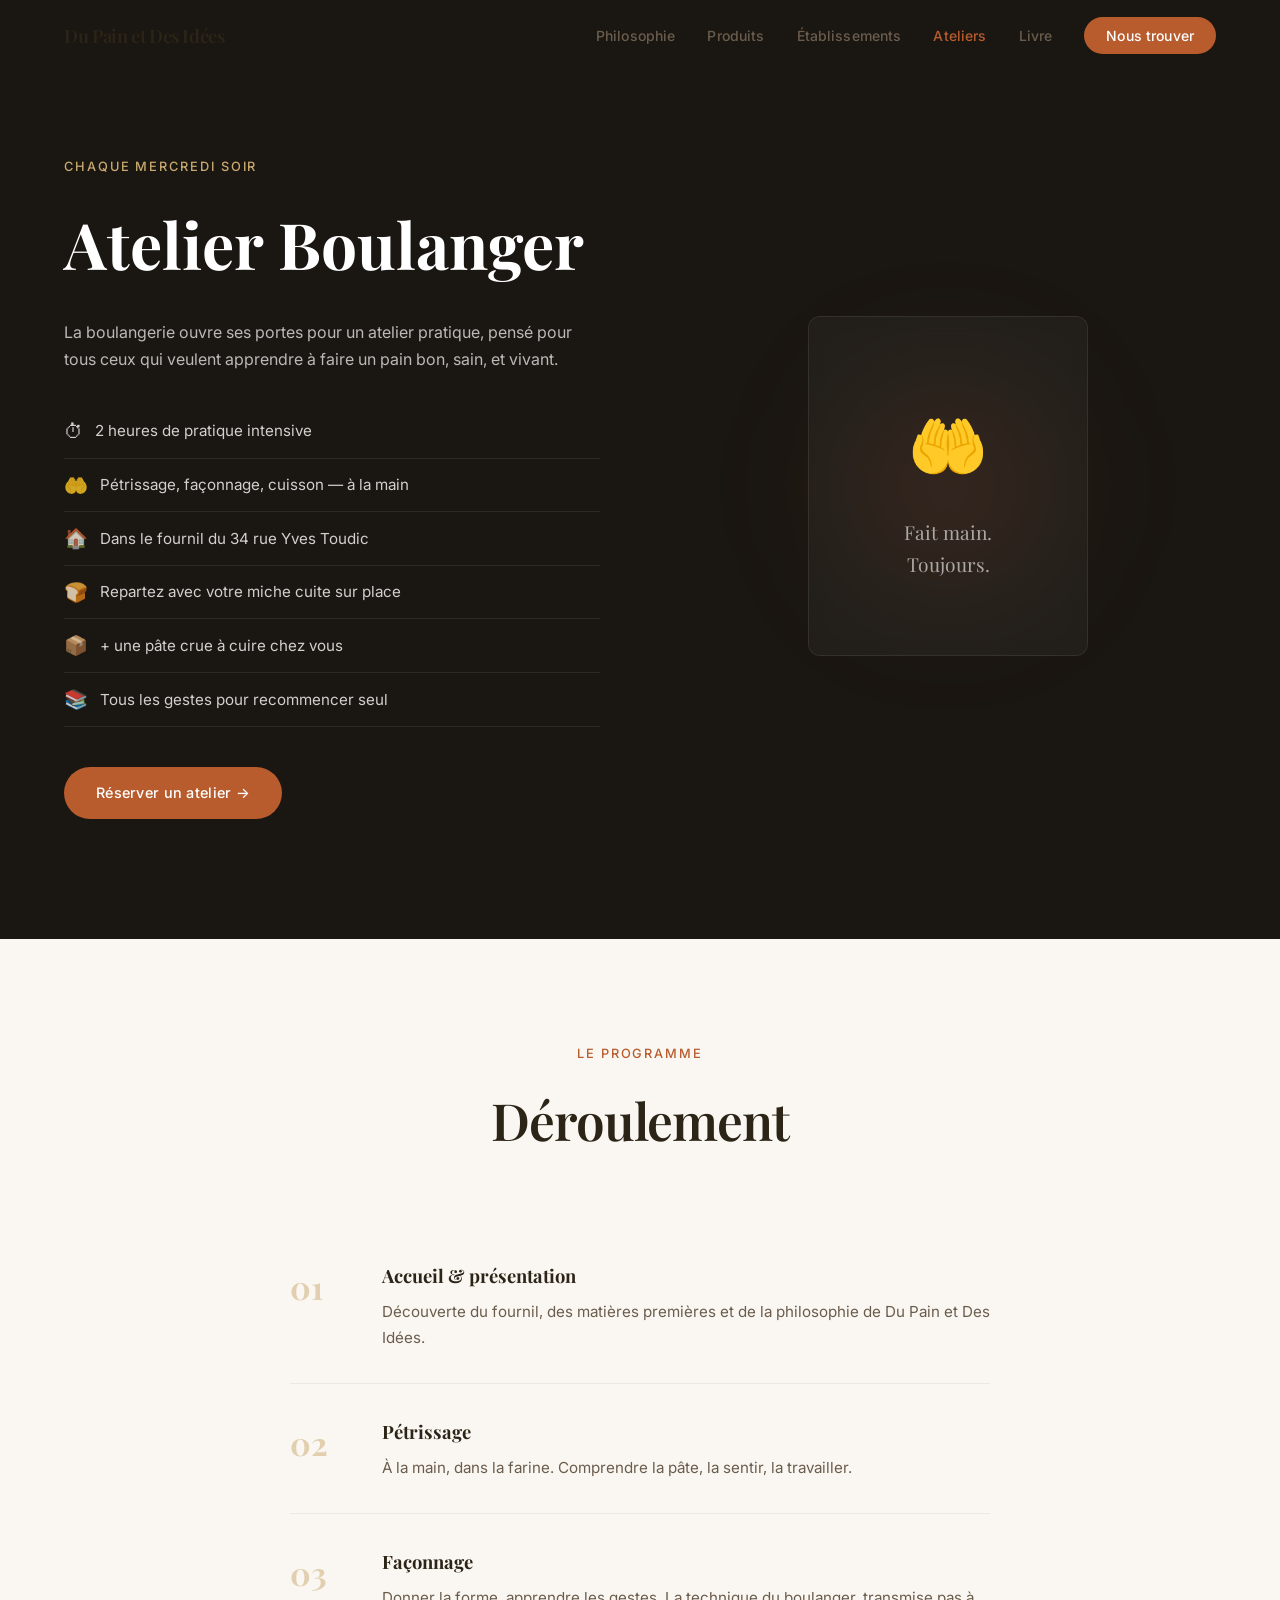
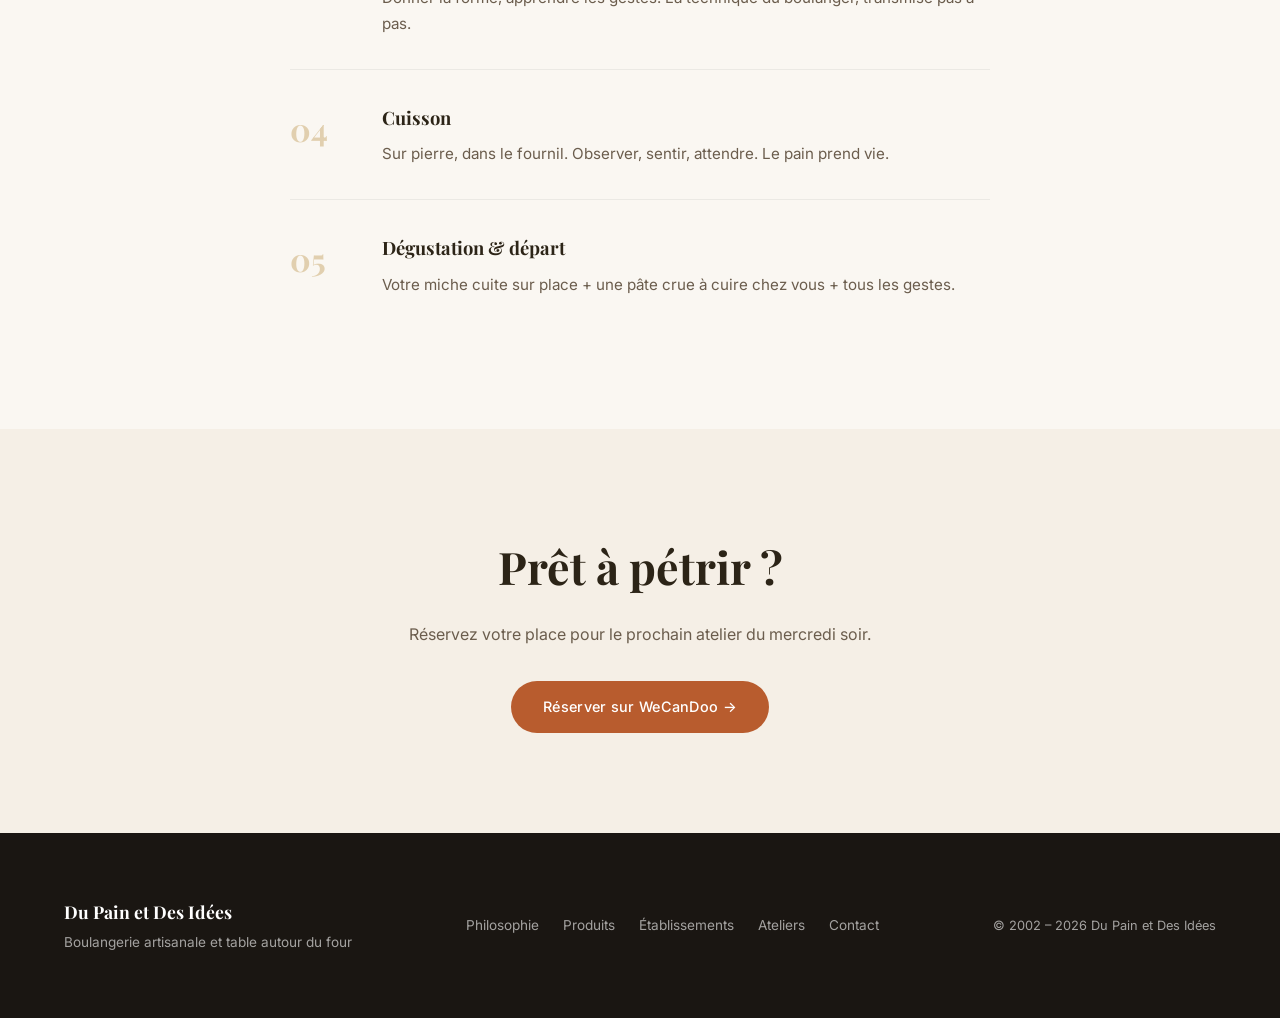
==== atelier.html @ f95485e4 "feat: split into multi-page site - index.html (Home — Hero, Intro, Quote, CTA cards) - philosophie.h" ====
<!DOCTYPE html>
<html lang="fr">
<head>
  <meta charset="UTF-8">
  <meta name="viewport" content="width=device-width, initial-scale=1.0">
  <title>Ateliers — Du Pain et Des Idées</title>
  <meta name="description" content="Atelier boulanger chaque mercredi soir au 34 rue Yves Toudic, Paris 10e. Apprenez à faire du pain à la main avec Christophe Vasseur.">
  <link rel="preconnect" href="https://fonts.googleapis.com">
  <link rel="preconnect" href="https://fonts.gstatic.com" crossorigin>
  <link href="https://fonts.googleapis.com/css2?family=Playfair+Display:ital,wght@0,400;0,600;0,700;1,400&family=Inter:wght@300;400;500;600&display=swap" rel="stylesheet">
  <link rel="stylesheet" href="css/style.css">
</head>
<body>

  <div class="loader" id="loader">
    <div class="loader-inner"><div class="loader-wheat">🌾</div><p>Du Pain et Des Idées</p></div>
  </div>

  <nav class="nav scrolled" id="nav">
    <div class="nav-inner">
      <a href="index.html" class="nav-logo">Du Pain et Des Idées</a>
      <button class="nav-toggle" id="navToggle" aria-label="Menu"><span></span><span></span><span></span></button>
      <ul class="nav-links" id="navLinks">
        <li><a href="philosophie.html">Philosophie</a></li>
        <li><a href="produits.html">Produits</a></li>
        <li><a href="etablissements.html">Établissements</a></li>
        <li><a href="atelier.html" class="active">Ateliers</a></li>
        <li><a href="livre.html">Livre</a></li>
        <li><a href="contact.html" class="nav-cta">Nous trouver</a></li>
      </ul>
    </div>
  </nav>

  <!-- Hero Atelier -->
  <section class="atelier-hero">
    <div class="container">
      <div class="atelier-grid">
        <div class="atelier-text reveal-left">
          <span class="section-tag" style="color:var(--c-gold)">Chaque mercredi soir</span>
          <h1>Atelier Boulanger</h1>
          <p>La boulangerie ouvre ses portes pour un atelier pratique, pensé pour tous ceux qui veulent apprendre à faire un pain bon, sain, et vivant.</p>
          <ul class="atelier-features">
            <li><span>⏱</span> 2 heures de pratique intensive</li>
            <li><span>🤲</span> Pétrissage, façonnage, cuisson — à la main</li>
            <li><span>🏠</span> Dans le fournil du 34 rue Yves Toudic</li>
            <li><span>🍞</span> Repartez avec votre miche cuite sur place</li>
            <li><span>📦</span> + une pâte crue à cuire chez vous</li>
            <li><span>📚</span> Tous les gestes pour recommencer seul</li>
          </ul>
          <a href="https://wecandoo.fr/atelier/paris-christophe-pain-boulanger" class="btn btn-primary" target="_blank" rel="noopener">Réserver un atelier →</a>
        </div>
        <div class="atelier-visual reveal-right">
          <div class="atelier-glow"></div>
          <div class="atelier-img-placeholder">
            <span>🤲</span>
            <p>Fait main.<br>Toujours.</p>
          </div>
        </div>
      </div>
    </div>
  </section>

  <!-- Déroulement -->
  <section class="page-section">
    <div class="container">
      <div class="section-header reveal">
        <span class="section-tag">Le programme</span>
        <h2>Déroulement</h2>
      </div>
      <div class="timeline">
        <div class="timeline-item reveal-left">
          <div class="timeline-marker">01</div>
          <div class="timeline-content">
            <h3>Accueil & présentation</h3>
            <p>Découverte du fournil, des matières premières et de la philosophie de Du Pain et Des Idées.</p>
          </div>
        </div>
        <div class="timeline-item reveal-right">
          <div class="timeline-marker">02</div>
          <div class="timeline-content">
            <h3>Pétrissage</h3>
            <p>À la main, dans la farine. Comprendre la pâte, la sentir, la travailler.</p>
          </div>
        </div>
        <div class="timeline-item reveal-left">
          <div class="timeline-marker">03</div>
          <div class="timeline-content">
            <h3>Façonnage</h3>
            <p>Donner la forme, apprendre les gestes. La technique du boulanger, transmise pas à pas.</p>
          </div>
        </div>
        <div class="timeline-item reveal-right">
          <div class="timeline-marker">04</div>
          <div class="timeline-content">
            <h3>Cuisson</h3>
            <p>Sur pierre, dans le fournil. Observer, sentir, attendre. Le pain prend vie.</p>
          </div>
        </div>
        <div class="timeline-item reveal-left">
          <div class="timeline-marker">05</div>
          <div class="timeline-content">
            <h3>Dégustation & départ</h3>
            <p>Votre miche cuite sur place + une pâte crue à cuire chez vous + tous les gestes.</p>
          </div>
        </div>
      </div>
    </div>
  </section>

  <!-- CTA -->
  <section class="atelier-cta">
    <div class="container">
      <div class="atelier-cta-inner reveal">
        <h2>Prêt à pétrir ?</h2>
        <p>Réservez votre place pour le prochain atelier du mercredi soir.</p>
        <a href="https://wecandoo.fr/atelier/paris-christophe-pain-boulanger" class="btn btn-primary" target="_blank" rel="noopener">Réserver sur WeCanDoo →</a>
      </div>
    </div>
  </section>

  <footer class="footer">
    <div class="container">
      <div class="footer-inner">
        <div class="footer-brand"><h3>Du Pain et Des Idées</h3><p>Boulangerie artisanale et table autour du four</p></div>
        <div class="footer-links">
          <a href="philosophie.html">Philosophie</a><a href="produits.html">Produits</a><a href="etablissements.html">Établissements</a><a href="atelier.html">Ateliers</a><a href="contact.html">Contact</a>
        </div>
        <div class="footer-copy"><p>© 2002 – 2026 Du Pain et Des Idées</p></div>
      </div>
    </div>
  </footer>

  <script src="js/main.js"></script>
</body>
</html>
---- css/style.css ----
/* ===== RESET & VARIABLES ===== */
*,*::before,*::after{margin:0;padding:0;box-sizing:border-box}
:root{
  --c-bg:#faf7f2;
  --c-bg-alt:#f0ebe3;
  --c-text:#2c2417;
  --c-text-light:#6b5d4d;
  --c-accent:#b85c2e;
  --c-accent-dark:#8a3f1a;
  --c-gold:#c9a96e;
  --c-cream:#f5efe6;
  --c-dark:#1a1612;
  --f-display:'Playfair Display',Georgia,serif;
  --f-body:'Inter',system-ui,sans-serif;
  --ease:cubic-bezier(.25,.46,.45,.94);
  --ease-out:cubic-bezier(.16,1,.3,1);
  --radius:12px;
  --nav-h:72px;
}
html{scroll-behavior:smooth;font-size:16px}
body{font-family:var(--f-body);color:var(--c-text);background:var(--c-bg);line-height:1.7;overflow-x:hidden;-webkit-font-smoothing:antialiased}
img{max-width:100%;display:block}
a{color:inherit;text-decoration:none}
ul{list-style:none}
.container{max-width:1200px;margin:0 auto;padding:0 24px}

/* ===== LOADER ===== */
.loader{position:fixed;inset:0;z-index:9999;background:var(--c-bg);display:flex;align-items:center;justify-content:center;transition:opacity .6s var(--ease),visibility .6s}
.loader.hidden{opacity:0;visibility:hidden;pointer-events:none}
.loader-inner{text-align:center;font-family:var(--f-display);font-size:1.5rem;color:var(--c-text)}
.loader-wheat{font-size:3rem;animation:pulse 1.2s ease infinite}
@keyframes pulse{0%,100%{transform:scale(1)}50%{transform:scale(1.15)}}

/* ===== NAV ===== */
.nav{position:fixed;top:0;left:0;right:0;z-index:100;height:var(--nav-h);transition:background .4s,box-shadow .4s,backdrop-filter .4s}
.nav.scrolled{background:rgba(250,247,242,.92);backdrop-filter:blur(16px);box-shadow:0 1px 0 rgba(0,0,0,.06)}
.nav-inner{max-width:1200px;margin:0 auto;padding:0 24px;height:100%;display:flex;align-items:center;justify-content:space-between}
.nav-logo{font-family:var(--f-display);font-size:1.15rem;font-weight:600;letter-spacing:-.02em;color:var(--c-text)}
.nav-links{display:flex;gap:32px;align-items:center}
.nav-links a{font-size:.875rem;font-weight:500;color:var(--c-text-light);transition:color .3s;letter-spacing:.01em}
.nav-links a:hover,.nav-links a.active{color:var(--c-accent)}
.nav-cta{background:var(--c-accent)!important;color:#fff!important;padding:10px 22px;border-radius:100px;font-weight:500;transition:background .3s!important}
.nav-cta:hover{background:var(--c-accent-dark)!important}
.nav-toggle{display:none;flex-direction:column;gap:5px;background:none;border:none;cursor:pointer;padding:8px}
.nav-toggle span{width:22px;height:2px;background:var(--c-text);border-radius:2px;transition:transform .3s,opacity .3s}

/* ===== HERO ===== */
.hero{min-height:100vh;display:flex;flex-direction:column;justify-content:center;align-items:center;text-align:center;padding:calc(var(--nav-h) + 40px) 24px 60px;position:relative;overflow:hidden}
.hero-bg{position:absolute;inset:0;background:radial-gradient(ellipse at 50% 30%,rgba(184,92,46,.06) 0%,transparent 70%),radial-gradient(ellipse at 80% 80%,rgba(201,169,110,.08) 0%,transparent 50%);z-index:0}
.hero-content{position:relative;z-index:1}
.hero-tag{font-size:.85rem;letter-spacing:.15em;text-transform:uppercase;color:var(--c-accent);margin-bottom:24px;font-weight:500}
.hero-title{font-family:var(--f-display);font-size:clamp(3rem,8vw,7rem);font-weight:700;line-height:1.05;letter-spacing:-.03em;color:var(--c-text)}
.hero-title span{display:block}
.hero-amp{font-style:italic;font-weight:400;color:var(--c-gold);font-size:.7em}
.hero-sub{font-size:1.1rem;color:var(--c-text-light);margin-top:20px;font-weight:300}
.hero-scroll{margin-top:60px;display:flex;flex-direction:column;align-items:center;gap:8px;font-size:.8rem;letter-spacing:.1em;text-transform:uppercase;color:var(--c-text-light)}
.hero-scroll-line{width:1px;height:60px;background:var(--c-gold);animation:scrollLine 2s ease infinite}
@keyframes scrollLine{0%{transform:scaleY(0);transform-origin:top}50%{transform:scaleY(1);transform-origin:top}51%{transform:scaleY(1);transform-origin:bottom}100%{transform:scaleY(0);transform-origin:bottom}}
.hero-quote{position:relative;z-index:1;margin-top:60px;max-width:700px}
.hero-quote blockquote{font-family:var(--f-display);font-style:italic;font-size:1.05rem;color:var(--c-text-light);line-height:1.8}
.hero-quote cite{display:block;margin-top:12px;font-size:.85rem;font-style:normal;color:var(--c-gold)}

/* ===== SECTION HEADERS ===== */
.section-header{text-align:center;margin-bottom:64px}
.section-tag{display:inline-block;font-size:.8rem;letter-spacing:.15em;text-transform:uppercase;color:var(--c-accent);font-weight:500;margin-bottom:12px}
.section-header h2{font-family:var(--f-display);font-size:clamp(2rem,4vw,3.2rem);font-weight:600;letter-spacing:-.02em}

/* ===== INTRO ===== */
.intro{padding:120px 0}
.intro-grid{display:grid;grid-template-columns:1fr 1fr;gap:80px;align-items:center}
.intro-text h2{font-family:var(--f-display);font-size:2rem;font-weight:600;line-height:1.3;margin-bottom:24px;letter-spacing:-.02em}
.intro-text p{color:var(--c-text-light);margin-bottom:16px}
.intro-visual{display:flex;flex-direction:column;gap:16px}
.intro-card{background:var(--c-cream);padding:28px 32px;border-radius:var(--radius);display:flex;align-items:center;gap:20px;transition:transform .4s var(--ease),box-shadow .4s}
.intro-card:hover{transform:translateY(-4px);box-shadow:0 12px 40px rgba(0,0,0,.06)}
.intro-card-icon{font-size:2rem}
.intro-card h3{font-family:var(--f-display);font-size:1.1rem;margin-bottom:4px}
.intro-card p{font-size:.85rem;color:var(--c-text-light)}

/* ===== PHILOSOPHIE ===== */
.philosophie{padding:120px 0;background:var(--c-cream)}
.philosophie-grid{display:grid;grid-template-columns:1fr 1fr;gap:40px}
.philosophie-card{background:var(--c-bg);padding:40px;border-radius:var(--radius);transition:transform .4s var(--ease),box-shadow .4s}
.philosophie-card:hover{transform:translateY(-6px);box-shadow:0 20px 60px rgba(0,0,0,.07)}
.philosophie-number{font-family:var(--f-display);font-size:3rem;font-weight:700;color:var(--c-gold);opacity:.4;margin-bottom:16px}
.philosophie-card h3{font-family:var(--f-display);font-size:1.3rem;margin-bottom:12px}
.philosophie-card p{color:var(--c-text-light);font-size:.95rem}

/* ===== PRODUITS / MARQUEE ===== */
.produits{padding:120px 0 80px;overflow:hidden}
.marquee{overflow:hidden;padding:24px 0;border-top:1px solid rgba(0,0,0,.06);border-bottom:1px solid rgba(0,0,0,.06);margin-bottom:80px}
.marquee-track{display:flex;gap:24px;animation:marquee 30s linear infinite;white-space:nowrap;font-family:var(--f-display);font-size:1.4rem;font-weight:600;color:var(--c-text-light);opacity:.5;width:max-content}
@keyframes marquee{0%{transform:translateX(0)}100%{transform:translateX(-50%)}}
.produits-content{text-align:center;max-width:700px;margin:0 auto}
.produits-content h2{font-family:var(--f-display);font-size:clamp(2rem,4vw,3rem);margin-bottom:20px}
.produits-content p{color:var(--c-text-light);margin-bottom:48px}
.produits-stats{display:flex;justify-content:center;gap:64px}
.stat{text-align:center}
.stat-number{font-family:var(--f-display);font-size:3.5rem;font-weight:700;color:var(--c-accent);display:block;line-height:1}
.stat-suffix{font-family:var(--f-display);font-size:2rem;color:var(--c-accent)}
.stat-label{display:block;margin-top:8px;font-size:.85rem;color:var(--c-text-light);letter-spacing:.05em;text-transform:uppercase}

/* ===== ÉTABLISSEMENTS ===== */
.etablissements{padding:120px 0}
.etab-grid{display:grid;grid-template-columns:repeat(3,1fr);gap:32px}
.etab-card{background:var(--c-cream);padding:40px 32px;border-radius:var(--radius);transition:transform .4s var(--ease),box-shadow .4s}
.etab-card:hover{transform:translateY(-6px);box-shadow:0 20px 60px rgba(0,0,0,.07)}
.etab-card-header{display:flex;align-items:center;gap:16px;margin-bottom:20px}
.etab-icon{font-size:2rem}
.etab-card h3{font-family:var(--f-display);font-size:1.2rem}
.etab-card p{color:var(--c-text-light);font-size:.95rem;margin-bottom:20px;line-height:1.7}
.etab-card address{font-style:normal;font-size:.85rem;color:var(--c-accent);line-height:1.6}

/* ===== ATELIER ===== */
.atelier{padding:120px 0;background:var(--c-dark);color:#fff}
.atelier .section-tag{color:var(--c-gold)}
.atelier-grid{display:grid;grid-template-columns:1fr 1fr;gap:80px;align-items:center}
.atelier h2{font-family:var(--f-display);font-size:clamp(2rem,4vw,3rem);margin-bottom:20px}
.atelier-text p{color:rgba(255,255,255,.7);margin-bottom:32px}
.atelier-features{margin-bottom:40px}
.atelier-features li{display:flex;align-items:center;gap:12px;padding:10px 0;font-size:.95rem;color:rgba(255,255,255,.8);border-bottom:1px solid rgba(255,255,255,.08)}
.atelier-features li span{font-size:1.2rem}
.atelier-visual{position:relative;display:flex;justify-content:center;align-items:center}
.atelier-glow{position:absolute;width:300px;height:300px;border-radius:50%;background:radial-gradient(circle,rgba(184,92,46,.2) 0%,transparent 70%);filter:blur(60px)}
.atelier-img-placeholder{position:relative;width:280px;height:340px;background:rgba(255,255,255,.04);border:1px solid rgba(255,255,255,.08);border-radius:var(--radius);display:flex;flex-direction:column;align-items:center;justify-content:center;text-align:center;backdrop-filter:blur(8px)}
.atelier-img-placeholder span{font-size:4rem;margin-bottom:16px}
.atelier-img-placeholder p{font-family:var(--f-display);font-size:1.2rem;color:rgba(255,255,255,.6)}

/* ===== LIVRE ===== */
.livre{padding:120px 0}
.livre-grid{display:grid;grid-template-columns:1fr 1.2fr;gap:80px;align-items:center}
.livre-book{width:200px;height:280px;position:relative;perspective:800px}
.livre-book-spine{position:absolute;left:0;top:0;bottom:0;width:30px;background:var(--c-accent-dark);border-radius:4px 0 0 4px;transform:rotateY(-10deg);transform-origin:right}
.livre-book-cover{position:absolute;left:8px;top:0;right:0;bottom:0;background:linear-gradient(135deg,var(--c-accent) 0%,var(--c-accent-dark) 100%);border-radius:0 8px 8px 0;display:flex;flex-direction:column;align-items:center;justify-content:center;color:#fff;box-shadow:8px 8px 30px rgba(0,0,0,.15);transition:transform .6s var(--ease)}
.livre-book:hover .livre-book-cover{transform:rotateY(-8px)}
.livre-book-cover span{font-size:3rem;margin-bottom:12px}
.livre-book-cover p{font-family:var(--f-display);font-size:1.1rem}
.livre-text h2{font-family:var(--f-display);font-size:clamp(2rem,4vw,2.8rem);margin-bottom:20px}
.livre-text p{color:var(--c-text-light);margin-bottom:16px}
.livre-avail{color:var(--c-accent)!important;font-weight:600;font-size:1rem!important;margin-top:8px!important}

/* ===== FOUNDER QUOTE ===== */
.founder-quote{padding:120px 0;background:var(--c-cream)}
.founder-quote blockquote{text-align:center;max-width:800px;margin:0 auto}
.founder-quote p{font-family:var(--f-display);font-size:clamp(1.2rem,2.5vw,1.6rem);font-style:italic;line-height:1.8;color:var(--c-text)}
.founder-quote cite{display:block;margin-top:24px;font-size:.9rem;font-style:normal;color:var(--c-accent);font-weight:500}

/* ===== CONTACT ===== */
.contact{padding:120px 0}
.contact-grid{display:grid;grid-template-columns:1fr 1fr;gap:64px}
.contact-item{margin-bottom:40px}
.contact-item h3{font-family:var(--f-display);font-size:1.1rem;margin-bottom:8px}
.contact-item p{color:var(--c-text-light);font-size:.95rem}
.newsletter-form{display:flex;gap:12px;margin-top:16px}
.newsletter-form input{flex:1;padding:12px 20px;border:1px solid rgba(0,0,0,.1);border-radius:100px;font-family:var(--f-body);font-size:.9rem;background:#fff;outline:none;transition:border-color .3s}
.newsletter-form input:focus{border-color:var(--c-accent)}
.newsletter-form.submitted input{border-color:#4caf50}
.map-placeholder{width:100%;height:100%;min-height:300px;background:var(--c-cream);border-radius:var(--radius);display:flex;flex-direction:column;align-items:center;justify-content:center;gap:16px;text-align:center}
.map-pin{font-size:3rem;animation:bounce 2s ease infinite}
@keyframes bounce{0%,100%{transform:translateY(0)}50%{transform:translateY(-12px)}}
.map-placeholder p{font-family:var(--f-display);font-size:1.1rem;color:var(--c-text)}

/* ===== BUTTONS ===== */
.btn{display:inline-block;padding:14px 32px;border-radius:100px;font-family:var(--f-body);font-size:.9rem;font-weight:500;letter-spacing:.02em;transition:all .3s var(--ease);cursor:pointer;border:none}
.btn-primary{background:var(--c-accent);color:#fff}
.btn-primary:hover{background:var(--c-accent-dark);transform:translateY(-2px);box-shadow:0 8px 24px rgba(184,92,46,.25)}
.btn-outline{background:transparent;color:var(--c-accent);border:1.5px solid var(--c-accent)}
.btn-outline:hover{background:var(--c-accent);color:#fff}

/* ===== FOOTER ===== */
.footer{padding:64px 0;background:var(--c-dark);color:rgba(255,255,255,.6)}
.footer-inner{display:flex;justify-content:space-between;align-items:center;flex-wrap:wrap;gap:32px}
.footer-brand h3{font-family:var(--f-display);color:#fff;font-size:1.1rem;margin-bottom:4px}
.footer-brand p{font-size:.85rem}
.footer-links{display:flex;gap:24px}
.footer-links a{font-size:.85rem;transition:color .3s}
.footer-links a:hover{color:#fff}
.footer-copy{text-align:right;font-size:.8rem}

/* ===== REVEAL ANIMATIONS ===== */
.reveal,.reveal-left,.reveal-right,.reveal-up{opacity:0;transition:opacity .8s var(--ease),transform .8s var(--ease-out)}
.reveal{transform:translateY(30px)}
.reveal-left{transform:translateX(-40px)}
.reveal-right{transform:translateX(40px)}
.reveal-up{transform:translateY(40px)}
.reveal.visible,.reveal-left.visible,.reveal-right.visible,.reveal-up.visible{opacity:1;transform:translate(0)}

/* ===== PAGE HEADER ===== */
.page-header{padding:calc(var(--nav-h) + 80px) 0 60px;text-align:center;background:linear-gradient(180deg,var(--c-cream) 0%,var(--c-bg) 100%)}
.page-header h1{font-family:var(--f-display);font-size:clamp(2.5rem,5vw,4rem);font-weight:700;letter-spacing:-.03em;margin-bottom:12px}
.page-header-sub{font-size:1.1rem;color:var(--c-text-light);font-weight:300;max-width:600px;margin:0 auto}

/* ===== PAGE SECTION ===== */
.page-section{padding:100px 0}
.page-section.bg-cream{background:var(--c-cream)}
.page-intro{max-width:800px;margin:0 auto;text-align:center}
.page-intro p{font-size:1.1rem;color:var(--c-text-light);line-height:1.9}

/* ===== HOME CTA CARDS ===== */
.home-cta{padding:100px 0}
.home-cta-grid{display:grid;grid-template-columns:repeat(3,1fr);gap:32px}
.home-cta-card{display:block;background:var(--c-cream);padding:48px 32px;border-radius:var(--radius);text-align:center;transition:transform .4s var(--ease),box-shadow .4s}
.home-cta-card:hover{transform:translateY(-6px);box-shadow:0 20px 60px rgba(0,0,0,.07)}
.home-cta-icon{font-size:3rem;display:block;margin-bottom:16px}
.home-cta-card h3{font-family:var(--f-display);font-size:1.3rem;margin-bottom:8px}
.home-cta-card p{color:var(--c-text-light);font-size:.95rem}

/* ===== ETAB DETAIL ===== */
.etab-detail-grid{display:grid;grid-template-columns:1fr 1fr;gap:80px;align-items:center}
.etab-detail-grid.reverse{direction:rtl}
.etab-detail-grid.reverse>*{direction:ltr}
.etab-detail-icon{font-size:3rem;display:block;margin-bottom:16px}
.etab-detail-text h2{font-family:var(--f-display);font-size:clamp(2rem,4vw,2.8rem);margin-bottom:20px}
.etab-detail-text p{color:var(--c-text-light);margin-bottom:16px;line-height:1.8}
.etab-detail-text address{font-style:normal;font-size:.95rem;color:var(--c-accent);margin-top:24px;line-height:1.7}
.etab-detail-placeholder{width:100%;height:360px;background:var(--c-cream);border-radius:var(--radius);display:flex;flex-direction:column;align-items:center;justify-content:center;text-align:center;border:1px solid rgba(0,0,0,.04)}
.etab-detail-placeholder span{font-size:4rem;margin-bottom:16px}
.etab-detail-placeholder p{font-family:var(--f-display);font-size:1.1rem;color:var(--c-text-light);line-height:1.6}

/* ===== PRODUITS CAT ===== */
.produits-categories{display:grid;grid-template-columns:repeat(2,1fr);gap:32px}
.produit-categorie{background:var(--c-bg);padding:40px;border-radius:var(--radius);transition:transform .4s var(--ease),box-shadow .4s}
.produit-categorie:hover{transform:translateY(-6px);box-shadow:0 20px 60px rgba(0,0,0,.07)}
.produit-categorie-icon{font-size:2.5rem;margin-bottom:16px}
.produit-categorie h3{font-family:var(--f-display);font-size:1.3rem;margin-bottom:12px}
.produit-categorie p{color:var(--c-text-light);font-size:.95rem;margin-bottom:16px}
.produit-categorie ul{list-style:none}
.produit-categorie li{padding:6px 0;font-size:.9rem;color:var(--c-text-light);display:flex;align-items:center;gap:8px}
.produit-categorie li::before{content:'\2713';color:var(--c-accent);font-weight:600;font-size:.8rem}

/* ===== TIMELINE ===== */
.timeline{max-width:700px;margin:0 auto}
.timeline-item{display:flex;gap:32px;padding:32px 0;border-bottom:1px solid rgba(0,0,0,.06)}
.timeline-item:last-child{border-bottom:none}
.timeline-marker{font-family:var(--f-display);font-size:2rem;font-weight:700;color:var(--c-gold);opacity:.5;min-width:60px}
.timeline-content h3{font-family:var(--f-display);font-size:1.15rem;margin-bottom:8px}
.timeline-content p{color:var(--c-text-light);font-size:.95rem}

/* ===== ATELIER HERO ===== */
.atelier-hero{padding:calc(var(--nav-h) + 80px) 0 120px;background:var(--c-dark);color:#fff}
.atelier-hero .section-tag{color:var(--c-gold)}
.atelier-hero h1{font-family:var(--f-display);font-size:clamp(2.5rem,5vw,4rem);margin-bottom:20px}
.atelier-hero .atelier-text p{color:rgba(255,255,255,.7);margin-bottom:32px}

/* ===== ATELIER CTA ===== */
.atelier-cta{padding:100px 0;background:var(--c-cream)}
.atelier-cta-inner{text-align:center;max-width:600px;margin:0 auto}
.atelier-cta-inner h2{font-family:var(--f-display);font-size:clamp(2rem,4vw,2.8rem);margin-bottom:16px}
.atelier-cta-inner p{color:var(--c-text-light);margin-bottom:32px}

/* ===== LIVRE AVAIL ===== */
.livre-avail-box{display:flex;align-items:center;gap:16px;background:var(--c-cream);padding:20px 28px;border-radius:var(--radius);margin-top:32px;border-left:4px solid var(--c-accent)}
.livre-avail-box span{font-size:2rem}
.livre-avail-box strong{color:var(--c-accent);font-size:1rem}
.livre-avail-box p{font-size:.85rem;color:var(--c-text-light);margin:4px 0 0}

/* ===== HORAIRES ===== */
.horaires-grid{margin-top:12px}
.horaire{display:flex;justify-content:space-between;padding:10px 0;border-bottom:1px solid rgba(0,0,0,.06);font-size:.95rem}
.horaire.ferme .heures{color:var(--c-accent);font-weight:500}
.horaire .jour{color:var(--c-text)}
.horaire .heures{color:var(--c-text-light)}

/* ===== RESPONSIVE ===== */
@media(max-width:1024px){
  .intro-grid,.philosophie-grid,.atelier-grid,.livre-grid,.contact-grid,.etab-detail-grid{grid-template-columns:1fr;gap:48px}
  .etab-grid{grid-template-columns:1fr 1fr}
  .intro-visual{flex-direction:row;flex-wrap:wrap}
  .intro-card{flex:1;min-width:200px}
}
@media(max-width:768px){
  .nav-links{display:none;position:absolute;top:var(--nav-h);left:0;right:0;background:var(--c-bg);flex-direction:column;padding:24px;gap:16px;box-shadow:0 12px 40px rgba(0,0,0,.08)}
  .nav-links.open{display:flex}
  .nav-toggle{display:flex}
  .etab-grid,.home-cta-grid,.produits-categories{grid-template-columns:1fr}
  .produits-stats{gap:32px}
  .stat-number{font-size:2.5rem}
  .footer-inner{flex-direction:column;text-align:center}
  .footer-copy{text-align:center}
  .newsletter-form{flex-direction:column}
}
@media(max-width:480px){
  .hero-title{font-size:2.8rem}
  .page-header h1{font-size:2.5rem}
  .produits-stats{flex-direction:column;gap:24px}
}
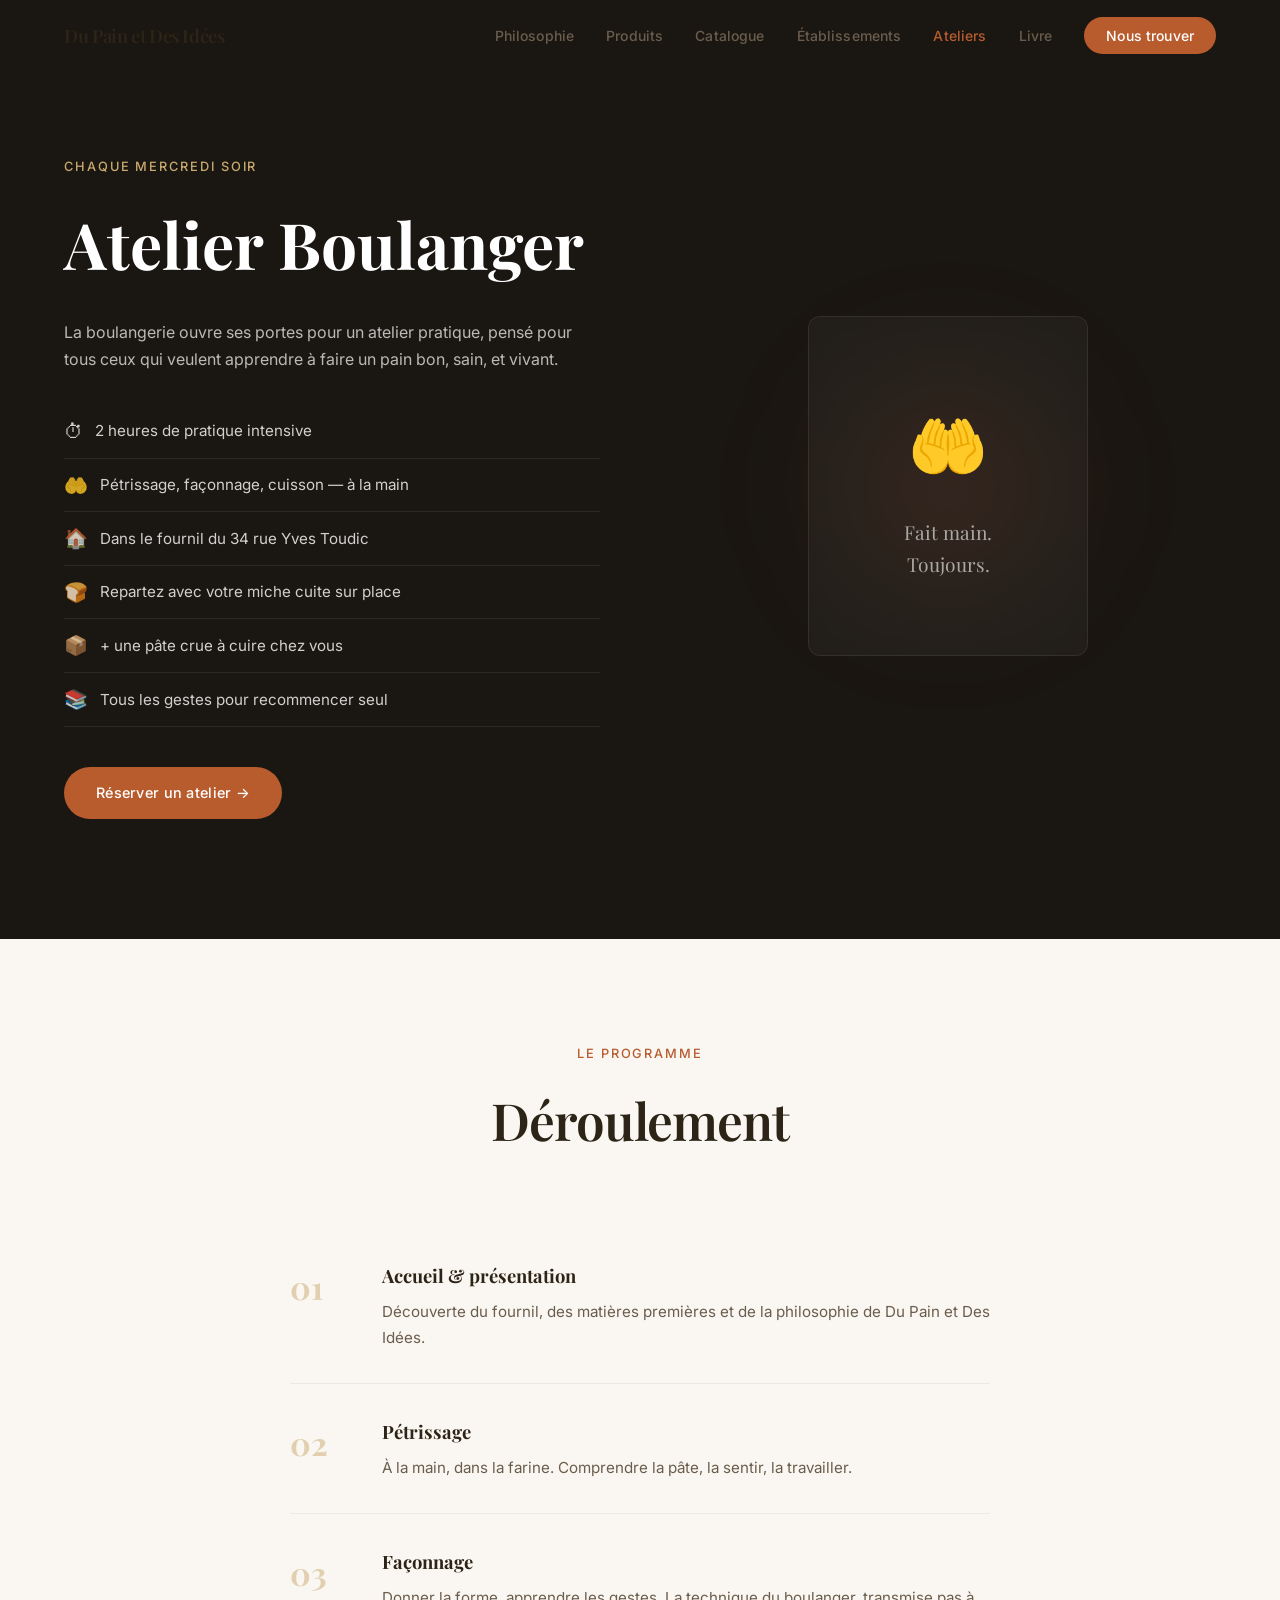
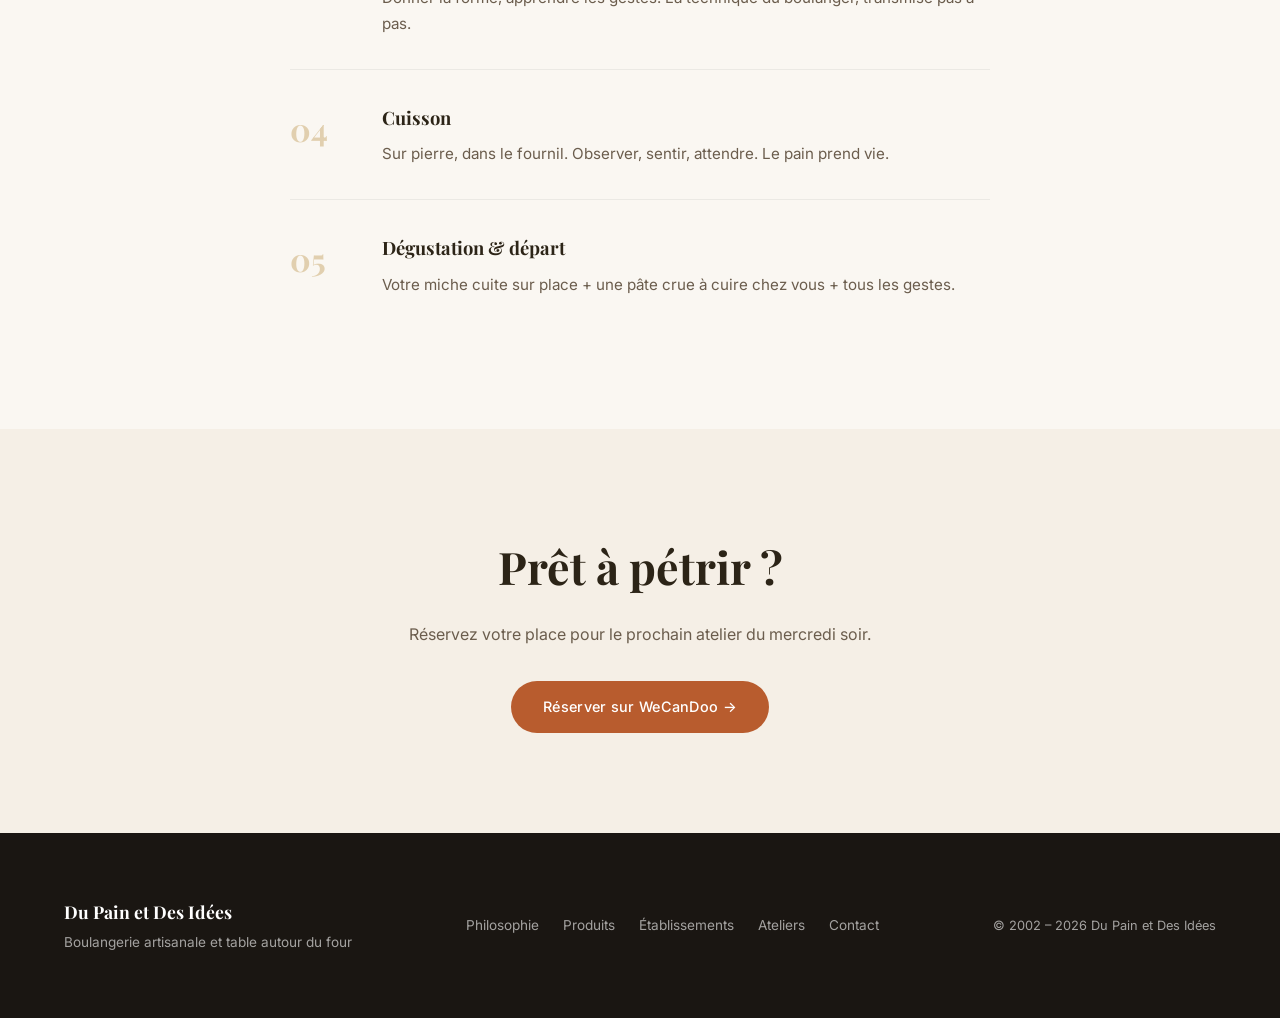
==== commit 7d330262: "feat: add catalogue page - 16 products across 5 categories (pains, viennoiseries, tartes, spécialité" ====
--- a/atelier.html
+++ b/atelier.html
@@ -23,6 +23,7 @@
       <ul class="nav-links" id="navLinks">
         <li><a href="philosophie.html">Philosophie</a></li>
         <li><a href="produits.html">Produits</a></li>
+        <li><a href="catalogue.html">Catalogue</a></li>
         <li><a href="etablissements.html">Établissements</a></li>
         <li><a href="atelier.html" class="active">Ateliers</a></li>
         <li><a href="livre.html">Livre</a></li>
--- a/css/style.css
+++ b/css/style.css
@@ -261,6 +261,34 @@
 .horaire .jour{color:var(--c-text)}
 .horaire .heures{color:var(--c-text-light)}
 
+/* ===== CATALOGUE FILTERS ===== */
+.catalogue-filters{padding:0 0 40px}
+.filters-bar{display:flex;flex-wrap:wrap;gap:12px;justify-content:center}
+.filter-btn{padding:10px 24px;border-radius:100px;border:1.5px solid rgba(0,0,0,.1);background:transparent;font-family:var(--f-body);font-size:.85rem;font-weight:500;color:var(--c-text-light);cursor:pointer;transition:all .3s var(--ease)}
+.filter-btn:hover{border-color:var(--c-accent);color:var(--c-accent)}
+.filter-btn.active{background:var(--c-accent);border-color:var(--c-accent);color:#fff}
+
+/* ===== CATALOGUE GRID ===== */
+.catalogue-grid{display:grid;grid-template-columns:repeat(3,1fr);gap:28px}
+.catalogue-card{background:#fff;border-radius:var(--radius);overflow:hidden;transition:transform .4s var(--ease),box-shadow .4s,opacity .3s;border:1px solid rgba(0,0,0,.04)}
+.catalogue-card:hover{transform:translateY(-6px);box-shadow:0 20px 60px rgba(0,0,0,.08)}
+.catalogue-img{height:180px;background:var(--c-cream);display:flex;align-items:center;justify-content:center;border-bottom:1px solid rgba(0,0,0,.04)}
+.catalogue-img span{font-size:4rem;transition:transform .4s var(--ease)}
+.catalogue-card:hover .catalogue-img span{transform:scale(1.15) rotate(-5deg)}
+.catalogue-body{padding:28px}
+.catalogue-tag{display:inline-block;font-size:.7rem;letter-spacing:.1em;text-transform:uppercase;color:var(--c-accent);font-weight:600;background:rgba(184,92,46,.08);padding:4px 12px;border-radius:100px;margin-bottom:12px}
+.catalogue-body h3{font-family:var(--f-display);font-size:1.15rem;margin-bottom:8px}
+.catalogue-body p{font-size:.9rem;color:var(--c-text-light);line-height:1.7;margin-bottom:16px}
+.catalogue-details{display:flex;flex-wrap:wrap;gap:8px}
+.catalogue-details span{font-size:.78rem;color:var(--c-text-light);background:var(--c-cream);padding:6px 12px;border-radius:100px;white-space:nowrap}
+
+/* ===== CATALOGUE NOTE ===== */
+.catalogue-note{padding:0 0 100px}
+.catalogue-note-inner{display:flex;align-items:flex-start;gap:20px;background:var(--c-cream);padding:32px 36px;border-radius:var(--radius);border-left:4px solid var(--c-accent);max-width:800px;margin:0 auto}
+.catalogue-note-inner span{font-size:2rem;flex-shrink:0}
+.catalogue-note-inner h3{font-family:var(--f-display);font-size:1.1rem;margin-bottom:8px}
+.catalogue-note-inner p{font-size:.9rem;color:var(--c-text-light);line-height:1.7}
+
 /* ===== RESPONSIVE ===== */
 @media(max-width:1024px){
   .intro-grid,.philosophie-grid,.atelier-grid,.livre-grid,.contact-grid,.etab-detail-grid{grid-template-columns:1fr;gap:48px}
@@ -272,7 +300,7 @@
   .nav-links{display:none;position:absolute;top:var(--nav-h);left:0;right:0;background:var(--c-bg);flex-direction:column;padding:24px;gap:16px;box-shadow:0 12px 40px rgba(0,0,0,.08)}
   .nav-links.open{display:flex}
   .nav-toggle{display:flex}
-  .etab-grid,.home-cta-grid,.produits-categories{grid-template-columns:1fr}
+  .etab-grid,.home-cta-grid,.produits-categories,.catalogue-grid{grid-template-columns:1fr}
   .produits-stats{gap:32px}
   .stat-number{font-size:2.5rem}
   .footer-inner{flex-direction:column;text-align:center}
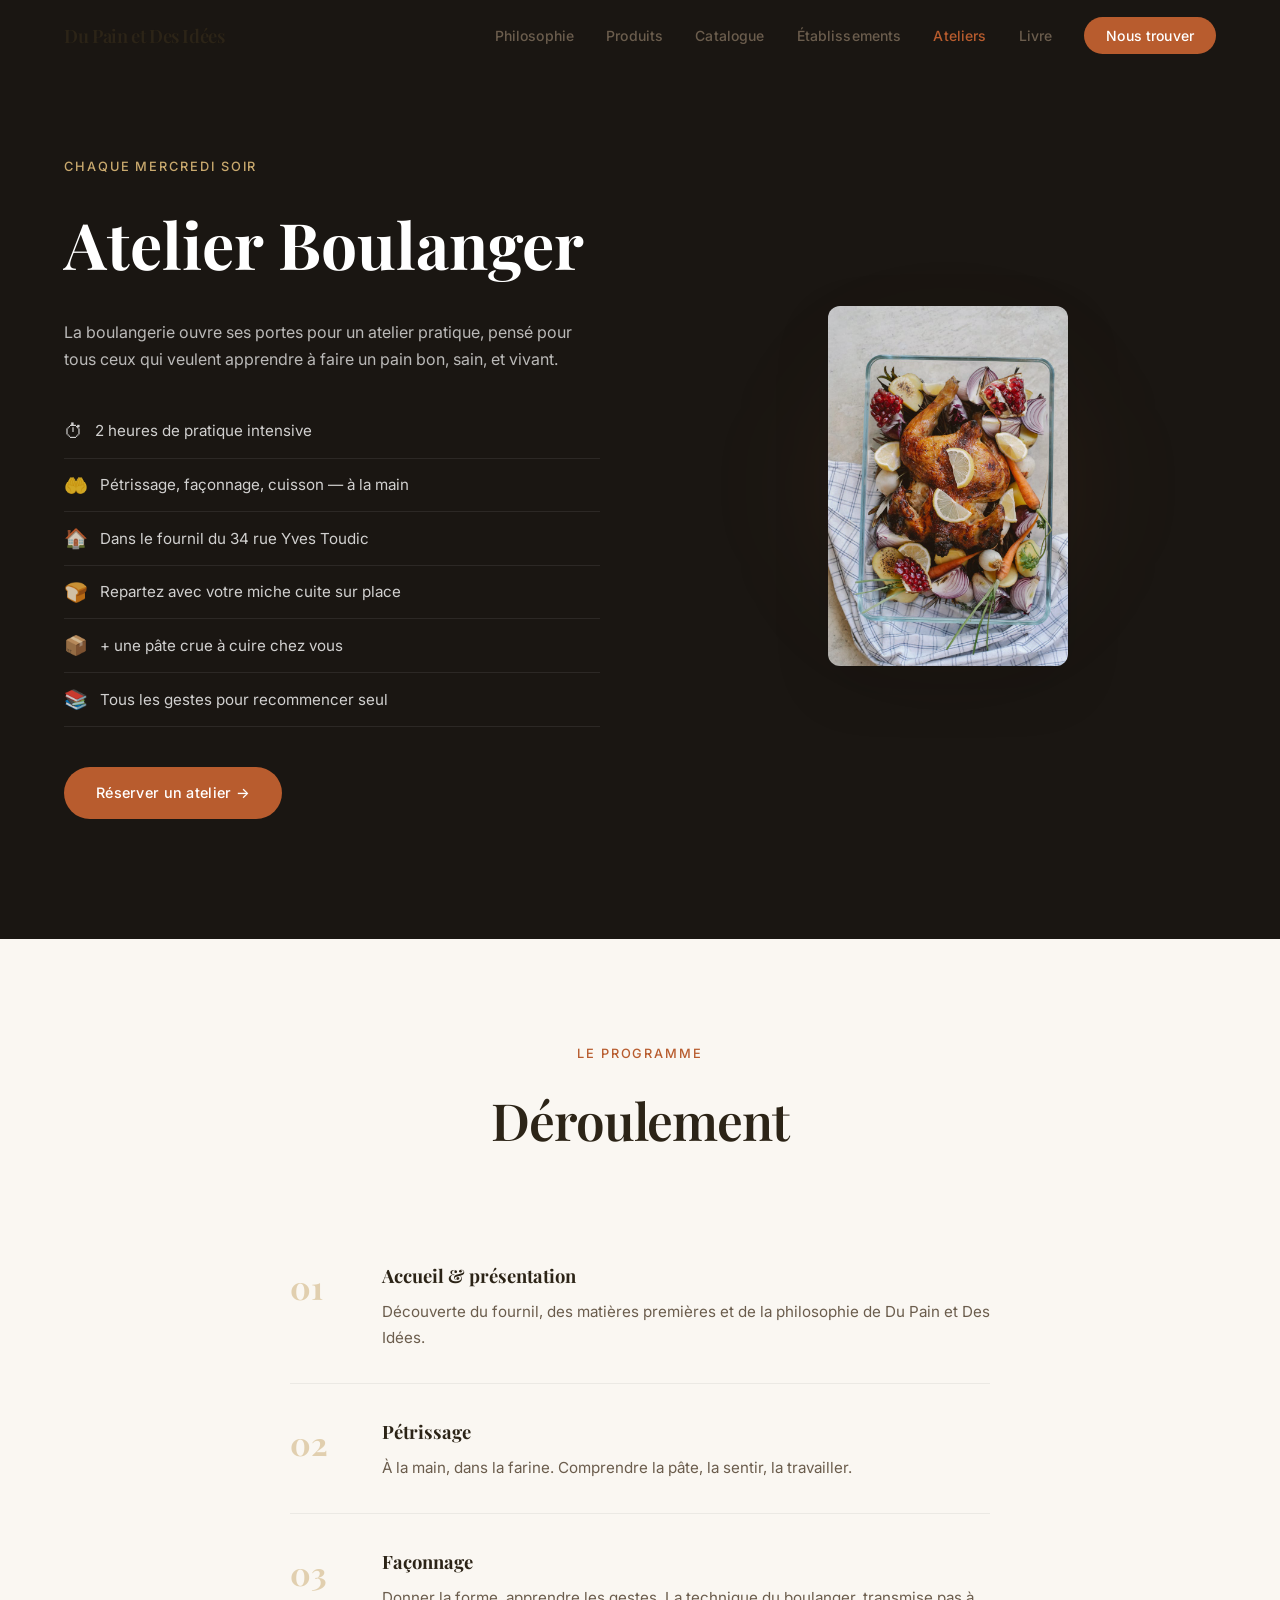
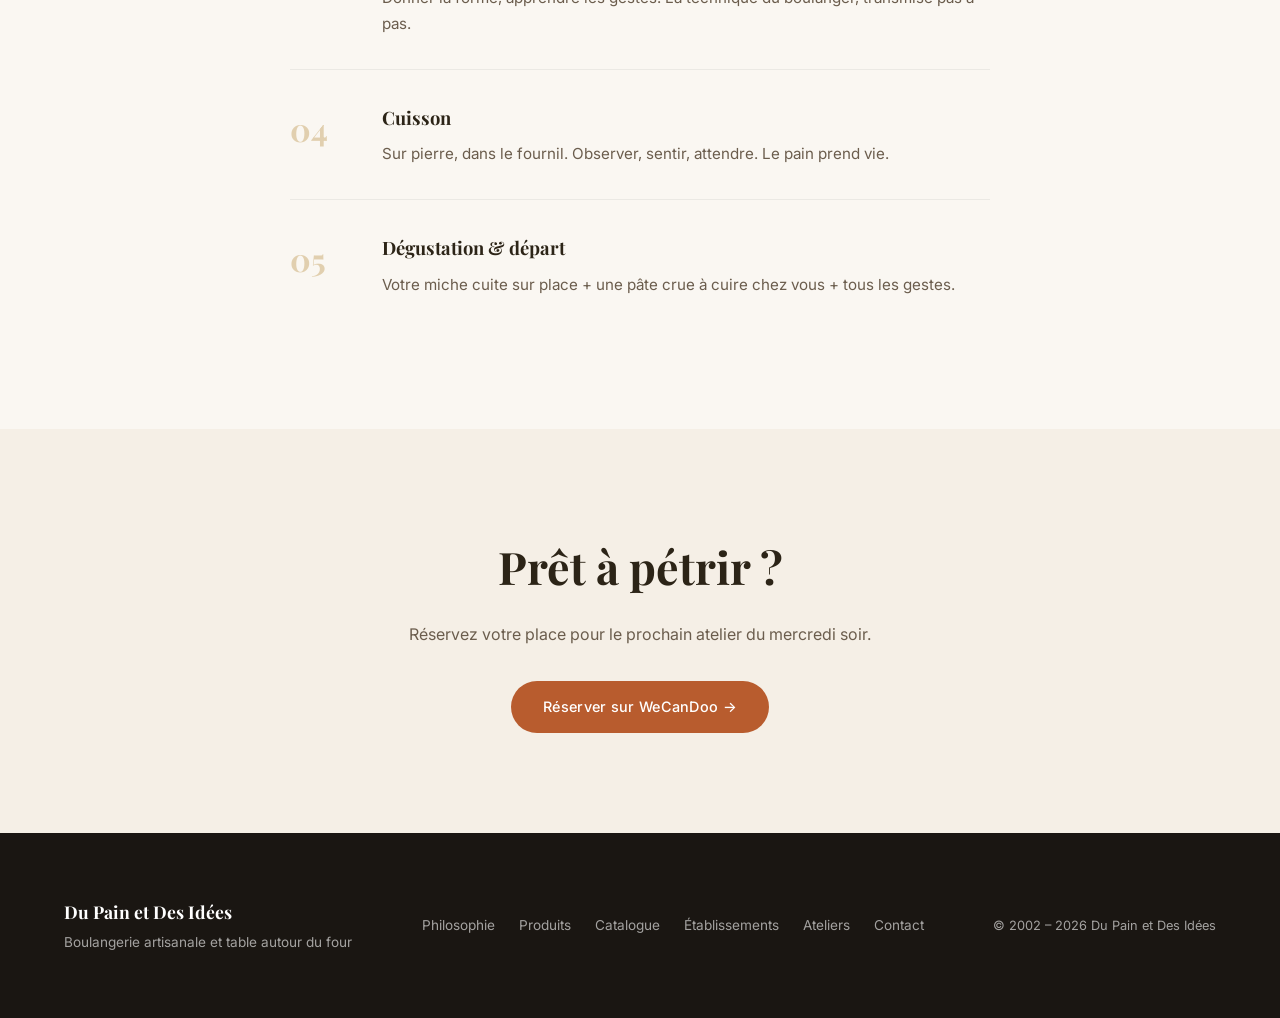
==== commit 5e008d86: "feat: replace emojis with real photos + add hero video - Hero video from official site (desktop HD M" ====
--- a/atelier.html
+++ b/atelier.html
@@ -4,7 +4,7 @@
   <meta charset="UTF-8">
   <meta name="viewport" content="width=device-width, initial-scale=1.0">
   <title>Ateliers — Du Pain et Des Idées</title>
-  <meta name="description" content="Atelier boulanger chaque mercredi soir au 34 rue Yves Toudic, Paris 10e. Apprenez à faire du pain à la main avec Christophe Vasseur.">
+  <meta name="description" content="Atelier boulanger chaque mercredi soir au 34 rue Yves Toudic, Paris 10e. Apprenez à faire du pain à la main.">
   <link rel="preconnect" href="https://fonts.googleapis.com">
   <link rel="preconnect" href="https://fonts.gstatic.com" crossorigin>
   <link href="https://fonts.googleapis.com/css2?family=Playfair+Display:ital,wght@0,400;0,600;0,700;1,400&family=Inter:wght@300;400;500;600&display=swap" rel="stylesheet">
@@ -32,7 +32,6 @@
     </div>
   </nav>
 
-  <!-- Hero Atelier -->
   <section class="atelier-hero">
     <div class="container">
       <div class="atelier-grid">
@@ -52,16 +51,14 @@
         </div>
         <div class="atelier-visual reveal-right">
           <div class="atelier-glow"></div>
-          <div class="atelier-img-placeholder">
-            <span>🤲</span>
-            <p>Fait main.<br>Toujours.</p>
+          <div class="etab-detail-img" style="border-radius:12px;overflow:hidden;max-width:380px">
+            <img src="assets/images/mains-petrissage.jpg" alt="Atelier boulanger — Pétrissage à la main" loading="lazy">
           </div>
         </div>
       </div>
     </div>
   </section>
 
-  <!-- Déroulement -->
   <section class="page-section">
     <div class="container">
       <div class="section-header reveal">
@@ -108,7 +105,6 @@
     </div>
   </section>
 
-  <!-- CTA -->
   <section class="atelier-cta">
     <div class="container">
       <div class="atelier-cta-inner reveal">
@@ -124,7 +120,7 @@
       <div class="footer-inner">
         <div class="footer-brand"><h3>Du Pain et Des Idées</h3><p>Boulangerie artisanale et table autour du four</p></div>
         <div class="footer-links">
-          <a href="philosophie.html">Philosophie</a><a href="produits.html">Produits</a><a href="etablissements.html">Établissements</a><a href="atelier.html">Ateliers</a><a href="contact.html">Contact</a>
+          <a href="philosophie.html">Philosophie</a><a href="produits.html">Produits</a><a href="catalogue.html">Catalogue</a><a href="etablissements.html">Établissements</a><a href="atelier.html">Ateliers</a><a href="contact.html">Contact</a>
         </div>
         <div class="footer-copy"><p>© 2002 – 2026 Du Pain et Des Idées</p></div>
       </div>
--- a/css/style.css
+++ b/css/style.css
@@ -47,6 +47,15 @@
 /* ===== HERO ===== */
 .hero{min-height:100vh;display:flex;flex-direction:column;justify-content:center;align-items:center;text-align:center;padding:calc(var(--nav-h) + 40px) 24px 60px;position:relative;overflow:hidden}
 .hero-bg{position:absolute;inset:0;background:radial-gradient(ellipse at 50% 30%,rgba(184,92,46,.06) 0%,transparent 70%),radial-gradient(ellipse at 80% 80%,rgba(201,169,110,.08) 0%,transparent 50%);z-index:0}
+.hero-video{position:relative;overflow:hidden}
+.hero-bg-video{position:absolute;inset:0;width:100%;height:100%;object-fit:cover;z-index:0}
+.hero-overlay{position:absolute;inset:0;background:linear-gradient(180deg,rgba(26,22,18,.3) 0%,rgba(26,22,18,.55) 100%);z-index:1}
+.hero-video .hero-content,.hero-video .hero-scroll{position:relative;z-index:2}
+.hero-video .hero-title,.hero-video .hero-tag,.hero-video .hero-sub,.hero-video .hero-scroll{color:#fff}
+.hero-video .hero-scroll-line{background:#fff}
+.hero-video-toggle{position:absolute;bottom:24px;right:24px;z-index:3;background:rgba(255,255,255,.15);backdrop-filter:blur(8px);border:1px solid rgba(255,255,255,.2);color:#fff;width:44px;height:44px;border-radius:50%;cursor:pointer;font-size:.8rem;display:flex;align-items:center;justify-content:center;transition:background .3s}
+.hero-video-toggle:hover{background:rgba(255,255,255,.25)}
+.hero-quote-section{padding:80px 0;background:var(--c-bg)}
 .hero-content{position:relative;z-index:1}
 .hero-tag{font-size:.85rem;letter-spacing:.15em;text-transform:uppercase;color:var(--c-accent);margin-bottom:24px;font-weight:500}
 .hero-title{font-family:var(--f-display);font-size:clamp(3rem,8vw,7rem);font-weight:700;line-height:1.05;letter-spacing:-.03em;color:var(--c-text)}
@@ -71,9 +80,12 @@
 .intro-text h2{font-family:var(--f-display);font-size:2rem;font-weight:600;line-height:1.3;margin-bottom:24px;letter-spacing:-.02em}
 .intro-text p{color:var(--c-text-light);margin-bottom:16px}
 .intro-visual{display:flex;flex-direction:column;gap:16px}
-.intro-card{background:var(--c-cream);padding:28px 32px;border-radius:var(--radius);display:flex;align-items:center;gap:20px;transition:transform .4s var(--ease),box-shadow .4s}
+.intro-card{background:var(--c-cream);padding:0;border-radius:var(--radius);display:flex;align-items:center;gap:0;overflow:hidden;transition:transform .4s var(--ease),box-shadow .4s;text-decoration:none}
 .intro-card:hover{transform:translateY(-4px);box-shadow:0 12px 40px rgba(0,0,0,.06)}
-.intro-card-icon{font-size:2rem}
+.intro-card-img{width:120px;height:100%;min-height:100px;flex-shrink:0;overflow:hidden}
+.intro-card-img img{width:100%;height:100%;object-fit:cover;transition:transform .6s var(--ease)}
+.intro-card:hover .intro-card-img img{transform:scale(1.08)}
+.intro-card>div{padding:20px 24px}
 .intro-card h3{font-family:var(--f-display);font-size:1.1rem;margin-bottom:4px}
 .intro-card p{font-size:.85rem;color:var(--c-text-light)}
 
@@ -129,12 +141,8 @@
 /* ===== LIVRE ===== */
 .livre{padding:120px 0}
 .livre-grid{display:grid;grid-template-columns:1fr 1.2fr;gap:80px;align-items:center}
-.livre-book{width:200px;height:280px;position:relative;perspective:800px}
-.livre-book-spine{position:absolute;left:0;top:0;bottom:0;width:30px;background:var(--c-accent-dark);border-radius:4px 0 0 4px;transform:rotateY(-10deg);transform-origin:right}
-.livre-book-cover{position:absolute;left:8px;top:0;right:0;bottom:0;background:linear-gradient(135deg,var(--c-accent) 0%,var(--c-accent-dark) 100%);border-radius:0 8px 8px 0;display:flex;flex-direction:column;align-items:center;justify-content:center;color:#fff;box-shadow:8px 8px 30px rgba(0,0,0,.15);transition:transform .6s var(--ease)}
-.livre-book:hover .livre-book-cover{transform:rotateY(-8px)}
-.livre-book-cover span{font-size:3rem;margin-bottom:12px}
-.livre-book-cover p{font-family:var(--f-display);font-size:1.1rem}
+.livre-img-large{border-radius:var(--radius);overflow:hidden;box-shadow:0 20px 60px rgba(0,0,0,.12)}
+.livre-img-large img{width:100%;height:400px;object-fit:cover;display:block}
 .livre-text h2{font-family:var(--f-display);font-size:clamp(2rem,4vw,2.8rem);margin-bottom:20px}
 .livre-text p{color:var(--c-text-light);margin-bottom:16px}
 .livre-avail{color:var(--c-accent)!important;font-weight:600;font-size:1rem!important;margin-top:8px!important}
@@ -199,9 +207,11 @@
 /* ===== HOME CTA CARDS ===== */
 .home-cta{padding:100px 0}
 .home-cta-grid{display:grid;grid-template-columns:repeat(3,1fr);gap:32px}
-.home-cta-card{display:block;background:var(--c-cream);padding:48px 32px;border-radius:var(--radius);text-align:center;transition:transform .4s var(--ease),box-shadow .4s}
+.home-cta-card{display:block;background:var(--c-cream);padding:0;border-radius:var(--radius);text-align:center;overflow:hidden;transition:transform .4s var(--ease),box-shadow .4s;text-decoration:none}
 .home-cta-card:hover{transform:translateY(-6px);box-shadow:0 20px 60px rgba(0,0,0,.07)}
-.home-cta-icon{font-size:3rem;display:block;margin-bottom:16px}
+.home-cta-img{height:200px;overflow:hidden}
+.home-cta-img img{width:100%;height:100%;object-fit:cover;transition:transform .6s var(--ease)}
+.home-cta-card:hover .home-cta-img img{transform:scale(1.06)}
 .home-cta-card h3{font-family:var(--f-display);font-size:1.3rem;margin-bottom:8px}
 .home-cta-card p{color:var(--c-text-light);font-size:.95rem}
 
@@ -213,9 +223,9 @@
 .etab-detail-text h2{font-family:var(--f-display);font-size:clamp(2rem,4vw,2.8rem);margin-bottom:20px}
 .etab-detail-text p{color:var(--c-text-light);margin-bottom:16px;line-height:1.8}
 .etab-detail-text address{font-style:normal;font-size:.95rem;color:var(--c-accent);margin-top:24px;line-height:1.7}
-.etab-detail-placeholder{width:100%;height:360px;background:var(--c-cream);border-radius:var(--radius);display:flex;flex-direction:column;align-items:center;justify-content:center;text-align:center;border:1px solid rgba(0,0,0,.04)}
-.etab-detail-placeholder span{font-size:4rem;margin-bottom:16px}
-.etab-detail-placeholder p{font-family:var(--f-display);font-size:1.1rem;color:var(--c-text-light);line-height:1.6}
+.etab-detail-img{border-radius:var(--radius);overflow:hidden;box-shadow:0 20px 60px rgba(0,0,0,.1)}
+.etab-detail-img img{width:100%;height:360px;object-fit:cover;display:block;transition:transform .6s var(--ease)}
+.etab-detail-img:hover img{transform:scale(1.03)}
 
 /* ===== PRODUITS CAT ===== */
 .produits-categories{display:grid;grid-template-columns:repeat(2,1fr);gap:32px}
@@ -272,9 +282,9 @@
 .catalogue-grid{display:grid;grid-template-columns:repeat(3,1fr);gap:28px}
 .catalogue-card{background:#fff;border-radius:var(--radius);overflow:hidden;transition:transform .4s var(--ease),box-shadow .4s,opacity .3s;border:1px solid rgba(0,0,0,.04)}
 .catalogue-card:hover{transform:translateY(-6px);box-shadow:0 20px 60px rgba(0,0,0,.08)}
-.catalogue-img{height:180px;background:var(--c-cream);display:flex;align-items:center;justify-content:center;border-bottom:1px solid rgba(0,0,0,.04)}
-.catalogue-img span{font-size:4rem;transition:transform .4s var(--ease)}
-.catalogue-card:hover .catalogue-img span{transform:scale(1.15) rotate(-5deg)}
+.catalogue-img{height:200px;overflow:hidden;border-bottom:1px solid rgba(0,0,0,.04)}
+.catalogue-img img{width:100%;height:100%;object-fit:cover;transition:transform .6s var(--ease)}
+.catalogue-card:hover .catalogue-img img{transform:scale(1.06)}
 .catalogue-body{padding:28px}
 .catalogue-tag{display:inline-block;font-size:.7rem;letter-spacing:.1em;text-transform:uppercase;color:var(--c-accent);font-weight:600;background:rgba(184,92,46,.08);padding:4px 12px;border-radius:100px;margin-bottom:12px}
 .catalogue-body h3{font-family:var(--f-display);font-size:1.15rem;margin-bottom:8px}
